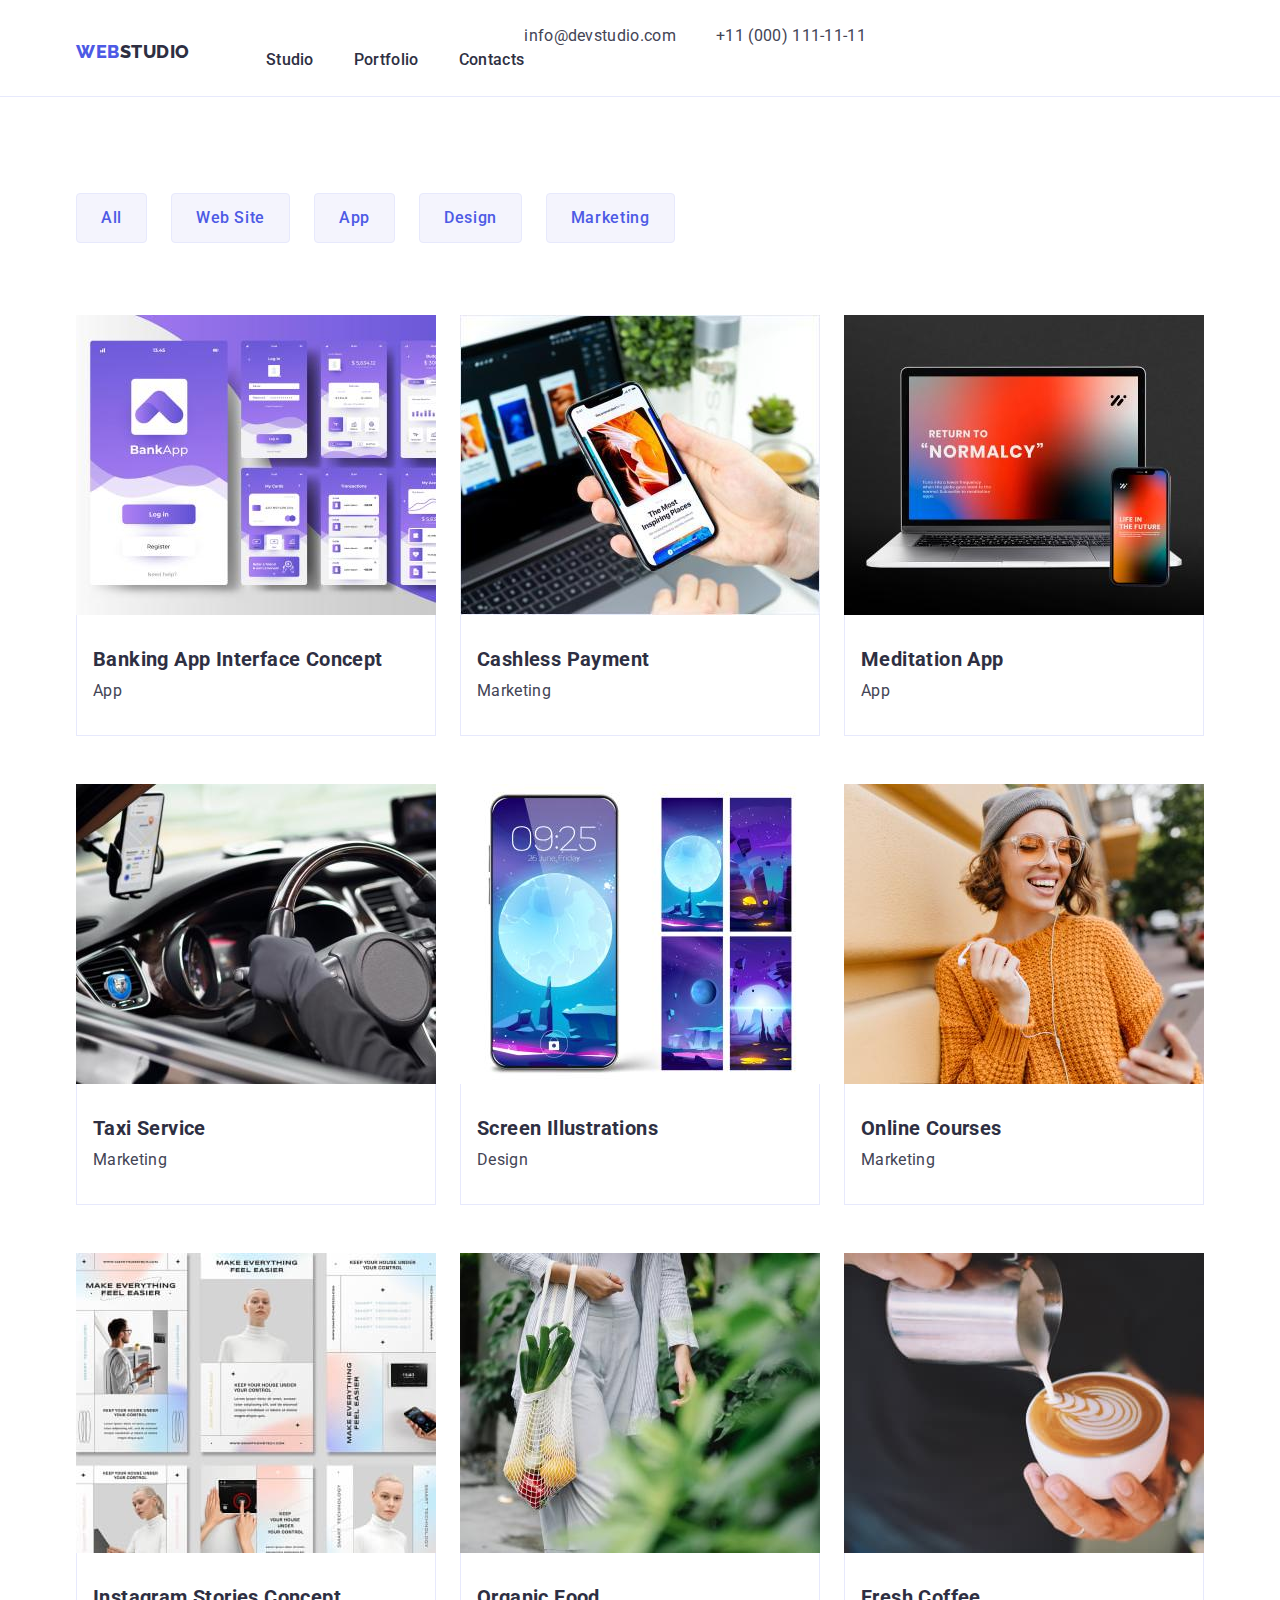
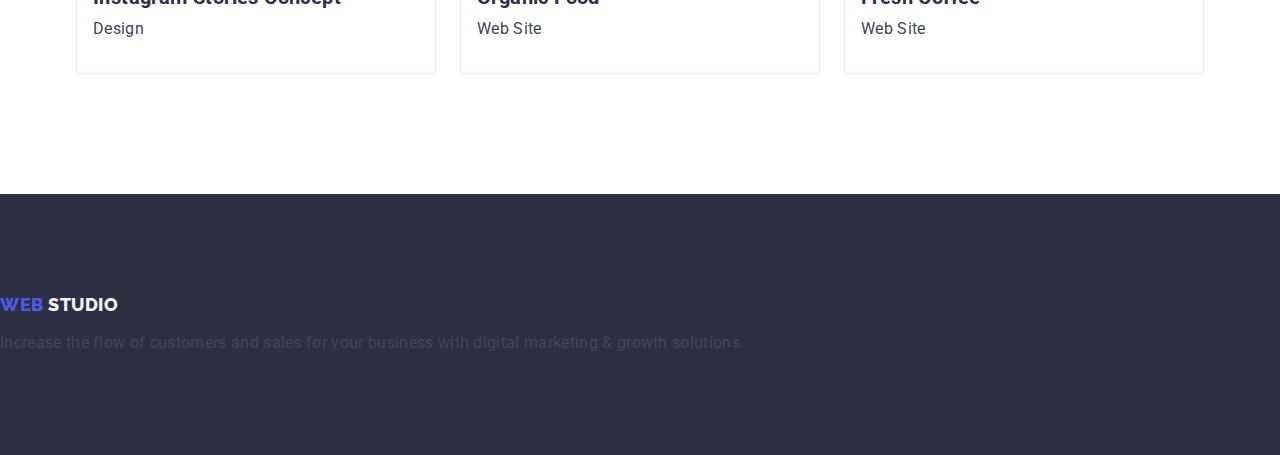
==== portfolio.html @ 22fde476 "Update portfolio.html" ====
<!DOCTYPE html>
<html lang="en">
  <head>
    <meta charset="UTF-8" />
    <meta http-equiv="X-UA-Compatible" content="IE=edge" />
    <meta name="viewport" content="width=device-width, initial-scale=1.0" />
    <title>Portfolio</title>
    <link
      rel="stylesheet"
      href="https://cdnjs.cloudflare.com/ajax/libs/modern-normalize/2.0.0/modern-normalize.min.css"
    />
    <link rel="preconnect" href="https://fonts.googleapis.com" />
    <link rel="preconnect" href="https://fonts.gstatic.com" crossorigin />
    <link
      href="https://fonts.googleapis.com/css2?family=Raleway:wght@400;500;700;800&family=Roboto:wght@400;500;700&display=swap"
      rel="stylesheet"
    />
    <link rel="stylesheet" href="./css/styles.css" />
  </head>
  <body>
    <!-- Шапка сайта -->
    <header class="header">
      <div class="container">
        <nav class="navigat">
          <a class="web link" href="./index.html">
            Web<span class="studio">Studio</span></a
          >
          <ul class="list">
            <li><a class="list-it link" href="./index.html">Studio </a></li>
            <li>
              <a class="list-it link" href="./portfolio.html">Portfolio </a>
            </li>
            <li><a class="list-it link" href="">Contacts </a></li>
          </ul>
        </nav>
        <address class="addss">
          <ul class="list">
            <li>
              <a class="address link" href="mailto:info@devstudio.com"
                >info@devstudio.com
              </a>
            </li>
            <li>
              <a class="address link" href="tel:+110001111111"
                >+11 (000) 111-11-11</a
              >
            </li>
          </ul>
        </address>
      </div>
    </header>
    <!-- Основна частина секція  -->
    <main>
      <section class="port-sec">
        <div class="container">
          <h1 class="visually-hidden">Button List</h1>
          <ul class="buttonns list">
            <li><button class="button-portf" type="button">All</button></li>
            <li>
              <button class="button-portf" type="button">Web Site</button>
            </li>
            <li><button class="button-portf" type="button">App</button></li>
            <li><button class="button-portf" type="button">Design</button></li>
            <li>
              <button class="button-portf" type="button">Marketing</button>
            </li>
          </ul>
        </div>
          <!-- СПИСОК ФОТО -->
          <div class="container">
          <ul class="photo list">
            <li class="photo-li">
              <a class="link" href="">
                <img
                  src="./images/Banking-App-Interface-Concept.jpg"
                  alt="Banking App Interface Concept"
                />
                <div class="photo-a">
                  <h2 class="header-third">Banking App Interface Concept</h2>
                  <p class="third-h">App</p>
                </div></a
              >
            </li>
            <li class="photo-li">
              <a class="link" href="">
                <img
                  src="./images/Cashless-Payment.jpg"
                  alt="Cashless Payment"
                />
                <div class="photo-a">
                  <h2 class="header-third">Cashless Payment</h2>
                  <p class="third-h">Marketing</p>
                </div></a
              >
            </li>
            <li class="photo-li">
              <a class="link" href="">
                <img src="./images/Meditation-App.jpg" alt="Meditation App" />
                <div class="photo-a">
                  <h2 class="header-third">Meditation App</h2>
                  <p class="third-h">App</p>
                </div></a
              >
            </li>
            <li class="photo-li">
              <a class="link" href="">
                <img src="./images/Taxi-Service.jpg" alt="Taxi Service" />
                <div class="photo-a">
                  <h2 class="header-third">Taxi Service</h2>
                  <p class="third-h">Marketing</p>
                </div></a
              >
            </li>
            <li class="photo-li">
              <a class="link" href="">
                <img
                  src="./images/Screen-Illustrations.jpg"
                  alt="Screen Illustrations"
                />
                <div class="photo-a">
                  <h2 class="header-third">Screen Illustrations</h2>
                  <p class="third-h">Design</p>
                </div></a
              >
            </li>
            <li class="photo-li">
              <a class="link" href="">
                <img src="./images/Online-Courses.jpg" alt="Online Courses" />
                <div class="photo-a">
                  <h2 class="header-third">Online Courses</h2>
                  <p class="third-h">Marketing</p>
                </div></a
              >
            </li>
            <li class="photo-li">
              <a class="link" href="">
                <img
                  src="./images/Instagram-Stories-Concept.jpg"
                  alt="Instagram Stories Concept"
                />
                <div class="photo-a">
                  <h2 class="header-third">Instagram Stories Concept</h2>
                  <p class="third-h">Design</p>
                </div></a
              >
            </li>
            <li class="photo-li">
              <a class="link" href="">
                <img src="./images/Organic-Food.jpg" alt="Organic Food" />
                <div class="photo-a">
                  <h2 class="header-third">Organic Food</h2>
                  <p class="third-h">Web Site</p>
                </div></a
              >
            </li>
            <li class="photo-li">
              <a class="link" href="">
                <img src="./images/Fresh-Coffee.jpg" alt="Fresh Coffee" />
                <div class="photo-a">
                  <h2 class="header-third">Fresh Coffee</h2>
                  <p class="third-h">Web Site</p>
                </div></a
              >
            </li>
          </ul>
        </div>
      </section>
    </main>

    <!-- низ сайту -->
    <footer class="bott">
      <a class="web link" href="./index.html"
        >Web <span class="studioi">Studio</span></a
      >
      <p class="boot-p">
        Increase the flow of customers and sales for your business with digital
        marketing & growth solutions.
      </p>
    </footer>
  </body>
</html>
---- css/styles.css ----
/* змінні */

:root {
  --text-color: #434455;
  --backgr-color: #ffffff;
  --t-color--: #4d5ae5;
  --color--: #2e2f42;
  --too-color--: #f4f4fd;
  --next-color--: #404bbf;
  --butt-color--: #e7e9fc;
}
body {
  font-family: "Roboto", sans-serif;
  color: var(--text-color);
  background-color: var(--backgr-color);
}
* {
  box-sizing: border-box;
  list-style: none;
}
h1,
h2,
h3,
h4,
h5,
h6,
p {
  margin: 0;
}
ol,
ul {
  margin: 0;
  padding: 0;
}
img {
  display: block;
}
.container {
  width: 1158px;
  padding-left: 15px;
  padding-right: 15px;
  margin: 0 auto;
  display: flex;
}
/* шапка сайта */
.header {
  padding-top: 24px;
  border-bottom: 1px solid #e7e9fc;
}
.navigat {
  align-items: center;
  display: flex;
}
.link {
  text-decoration: none;
  display: inline-block;
}
.web {
  display: inline-block;
  font-family: "Raleway", sans-serif;
  letter-spacing: 0.03em;
  text-transform: uppercase;
  color: var(--t-color--);
  font-weight: 800;
  text-decoration: none;
  font-size: 18px;
  line-height: 1.17;
  margin-bottom: 16px;
  margin-right: 76px;
}
.studio {
  color: var(--color--);
}
.list {
  list-style: none;
  gap: 40px;
  display: flex;
}
.list-it:hover,
.list-it:focus {
  color: var(--next-color--);
}
.list-it {
  font-weight: 500;
  font-size: 16px;
  line-height: 1.5;
  letter-spacing: 0.02em;
  color: var(--color--);
  padding: 24px 0;
}
.addss {
  font-style: normal;
}
.address:hover,
.address:focus {
  color: #404bbf;
}
.address {
  text-decoration: none;
  font-weight: 400;
  font-size: 16px;
  line-height: 1.5;
  letter-spacing: 0.02em;
  color: var(--text-color);
}

/* кнопка */

.first-sec {
  background-color: var(--color--);
  margin-bottom: 120px;
  padding: 188px 0;
}
.header-first {
  color: var(--backgr-color);
  font-size: 56px;
  line-height: 1.07;
  letter-spacing: 0.02em;
  text-align: center;
  max-width: 496px;
}
.button-first:hover,
.button-first:focus {
  background-color: var(--next-color--);
}
.button-first {
  font-family: inherit;
  background-color: var(--t-color--);
  color: var(--backgr-color);
  font-weight: 500;
  font-size: 16px;
  letter-spacing: 0.04em;
  line-height: 1.5;
  cursor: pointer;
  min-width: 169px;
  height: 56px;
  border: none;
  border-radius: 4px;
}

/* наші принципи */

.second-li {
  padding: 24px 0;
  gap: 24px;
}
.second-sec {
  padding: 120px 0;
}
.li-items {
  flex-basis: calc((100% - 72px) / 4);
  margin-right: 24px;
}
.last {
  margin-right: 0;
}
.header-sec {
  visibility: hidden;
}
.header-third {
  color: var(--color--);
  font-size: 20px;
  line-height: 1.2;
  letter-spacing: 0.02em;
  margin-bottom: 8px;
}
.third-h {
  font-size: 16px;
  line-height: 1.5;
  letter-spacing: 0.02em;
  color: var(--text-color);
}

/* що ми робимо */

.third-sec {
  padding-bottom: 120px;
}
.header-four {
  font-size: 36px;
  line-height: 1.11;
  letter-spacing: 0.02em;
  text-transform: capitalize;
  color: var(--color--);
  text-align: center;
  margin-bottom: 72px;
}
.third {
  gap: 24px;
  width: calc((100% - 48px) / 3);

}
.thidr-li-it {
  width: calc((100% - 48px) / 3);
}
/* наша команда */

.team {
  background-color: var(--too-color--);
  padding: 120px 0;
}
.team-ul {
  gap: 24px;
}
.four-list {
  background-color: var(--backgr-color);
  width: calc((100% - 72px) / 4);
  border-radius: 0px 0px 4px 4px;
}
.name {
  font-size: 20px;
  line-height: 1.2;
  text-align: center;
  letter-spacing: 0.02em;
  color: var(--color--);
  background-color: var(--backgr-color);
  margin-bottom: 8px;
}
.job {
  font-size: 16px;
  line-height: 1.5;
  color: var(--text-color);
  background-color: var(--backgr-color);
  letter-spacing: 0.02em;
  text-align: center;
}
.name-posit {
  padding: 32px 16px;
}

/*  низ*/

.bott {
  background-color: var(--color--);
  padding: 100px 0;
}
.web-bot link {
  display: inline-block;
  margin-bottom: 16px;
}
.boot-p {
  font-weight: 400;
  font-size: 16px;
  line-height: 1.5;
  letter-spacing: 0.02em;
}
.studioi {
  color: var(--too-color--);
}

/* portfolio */
/* основна частина */

.port-sec {
  padding-top: 96px;
  padding-bottom: 120px;
}
.button-portf {
  font-family: inherit;
  font-weight: 500;
  font-size: 16px;
  line-height: 1.5;
  letter-spacing: 0.04em;
  color: var(--t-color--);
  background-color: var(--too-color--);
  cursor: pointer;
}
.photo {
  flex-wrap: wrap;
  column-gap: 24px;
  row-gap: 48px;
}
.photo-li {
  width: calc((100% - 48px) / 3);
}
.photo-a {
  padding: 32px 16px;
  border: 1px solid var(--butt-color--);
  border-top: none;
}
.button-portf:hover,
.button-portf:focus {
  color: var(--backgr-color);
  background-color: var(--next-color--);
  border: 1px solid transparent;
}
.buttonns {
  display: flex;
  justify-content: center;
  gap: 24px;
  margin-bottom: 72px;
}
.button-portf {
  padding: 12px 24px;
  border-radius: 4px;
  border: 1px solid var(--butt-color--);
}
.visually-hidden {
  position: absolute;
  width: 1px;
  height: 1px;
  margin: -1px;
  border: 0;
  padding: 0;
  white-space: nowrap;
  clip-path: inset(100%);
  clip: rect(0 0 0 0);
  overflow: hidden;
}
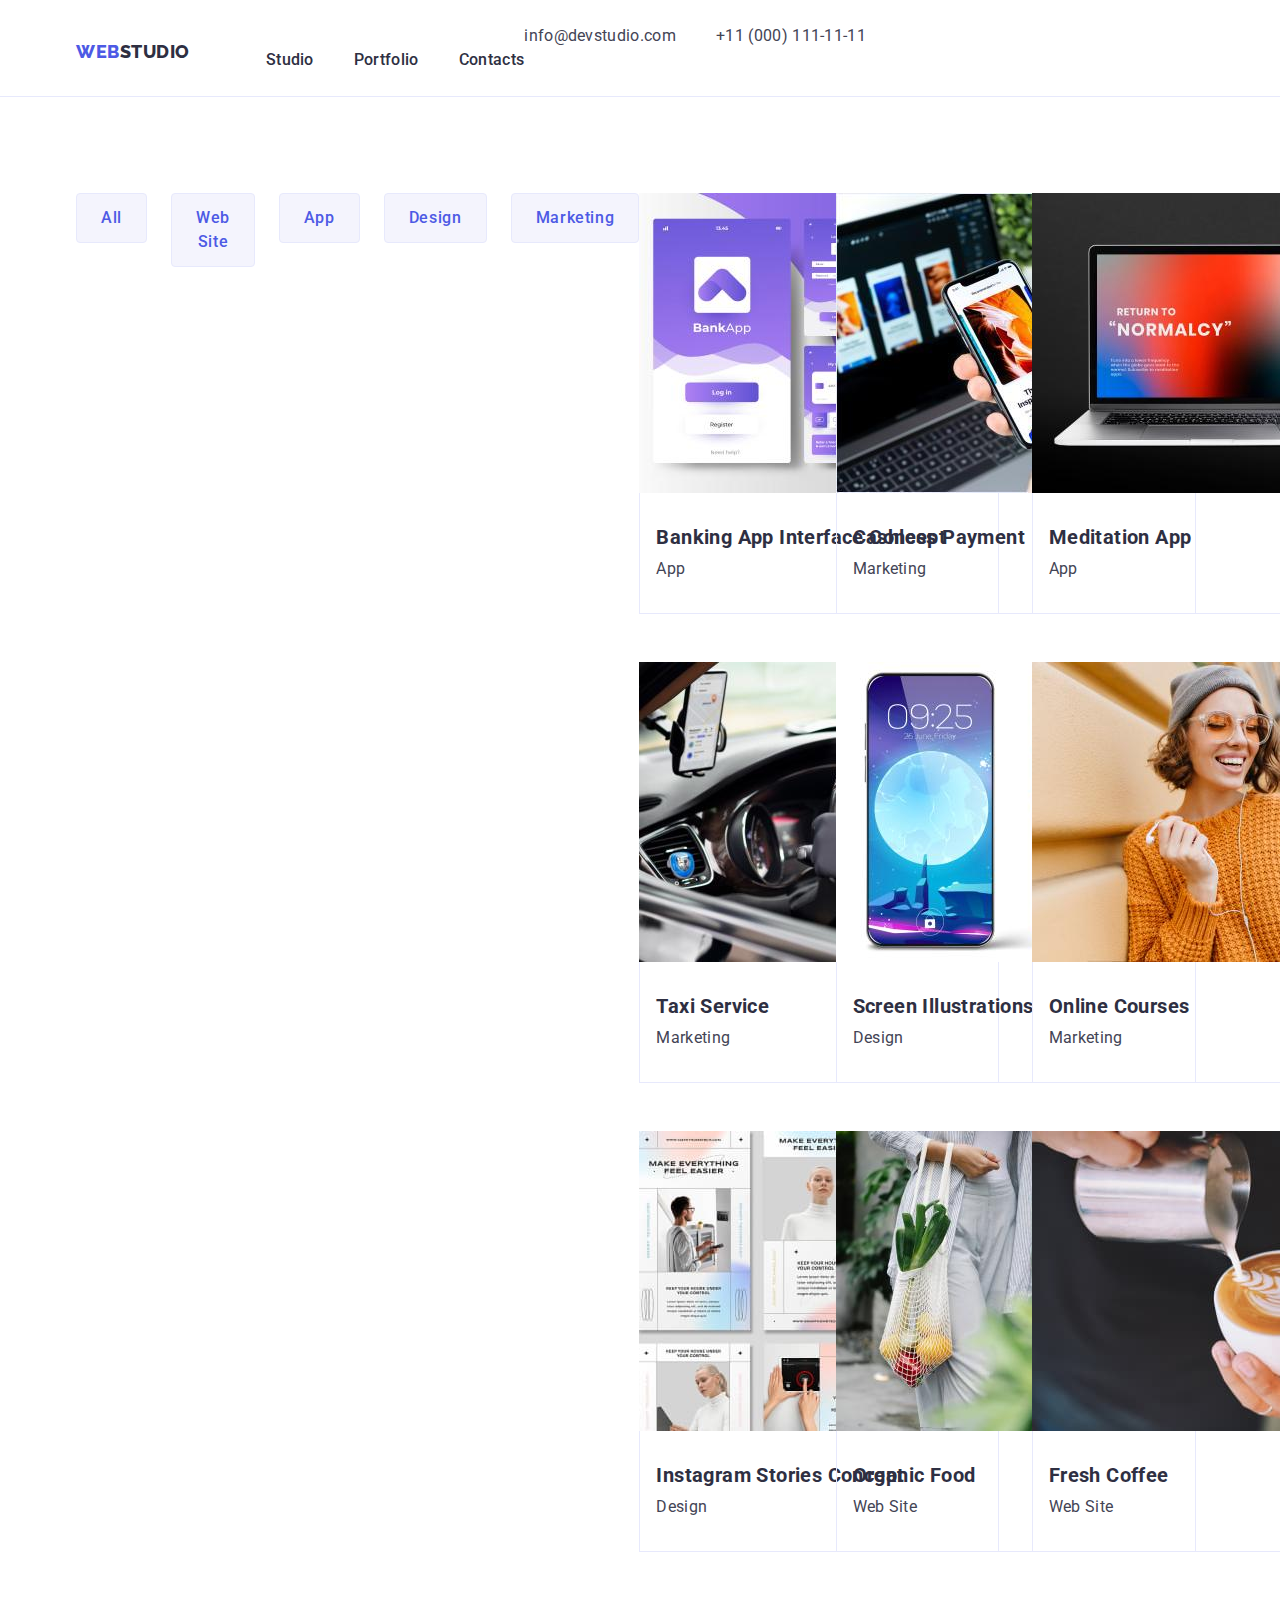
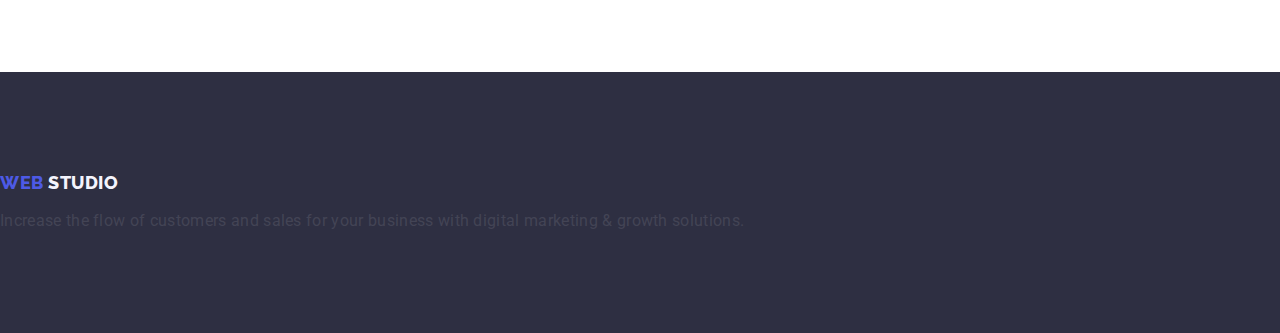
==== commit 50068a91: "next" ====
--- a/portfolio.html
+++ b/portfolio.html
@@ -65,9 +65,9 @@
               <button class="button-portf" type="button">Marketing</button>
             </li>
           </ul>
-        </div>
+        
           <!-- СПИСОК ФОТО -->
-          <div class="container">
+          
           <ul class="photo list">
             <li class="photo-li">
               <a class="link" href="">
--- a/css/styles.css
+++ b/css/styles.css
@@ -188,7 +188,6 @@
 .third {
   gap: 24px;
   width: calc((100% - 48px) / 3);
-
 }
 .thidr-li-it {
   width: calc((100% - 48px) / 3);
@@ -269,6 +268,7 @@
   flex-wrap: wrap;
   column-gap: 24px;
   row-gap: 48px;
+  display: flex;
 }
 .photo-li {
   width: calc((100% - 48px) / 3);
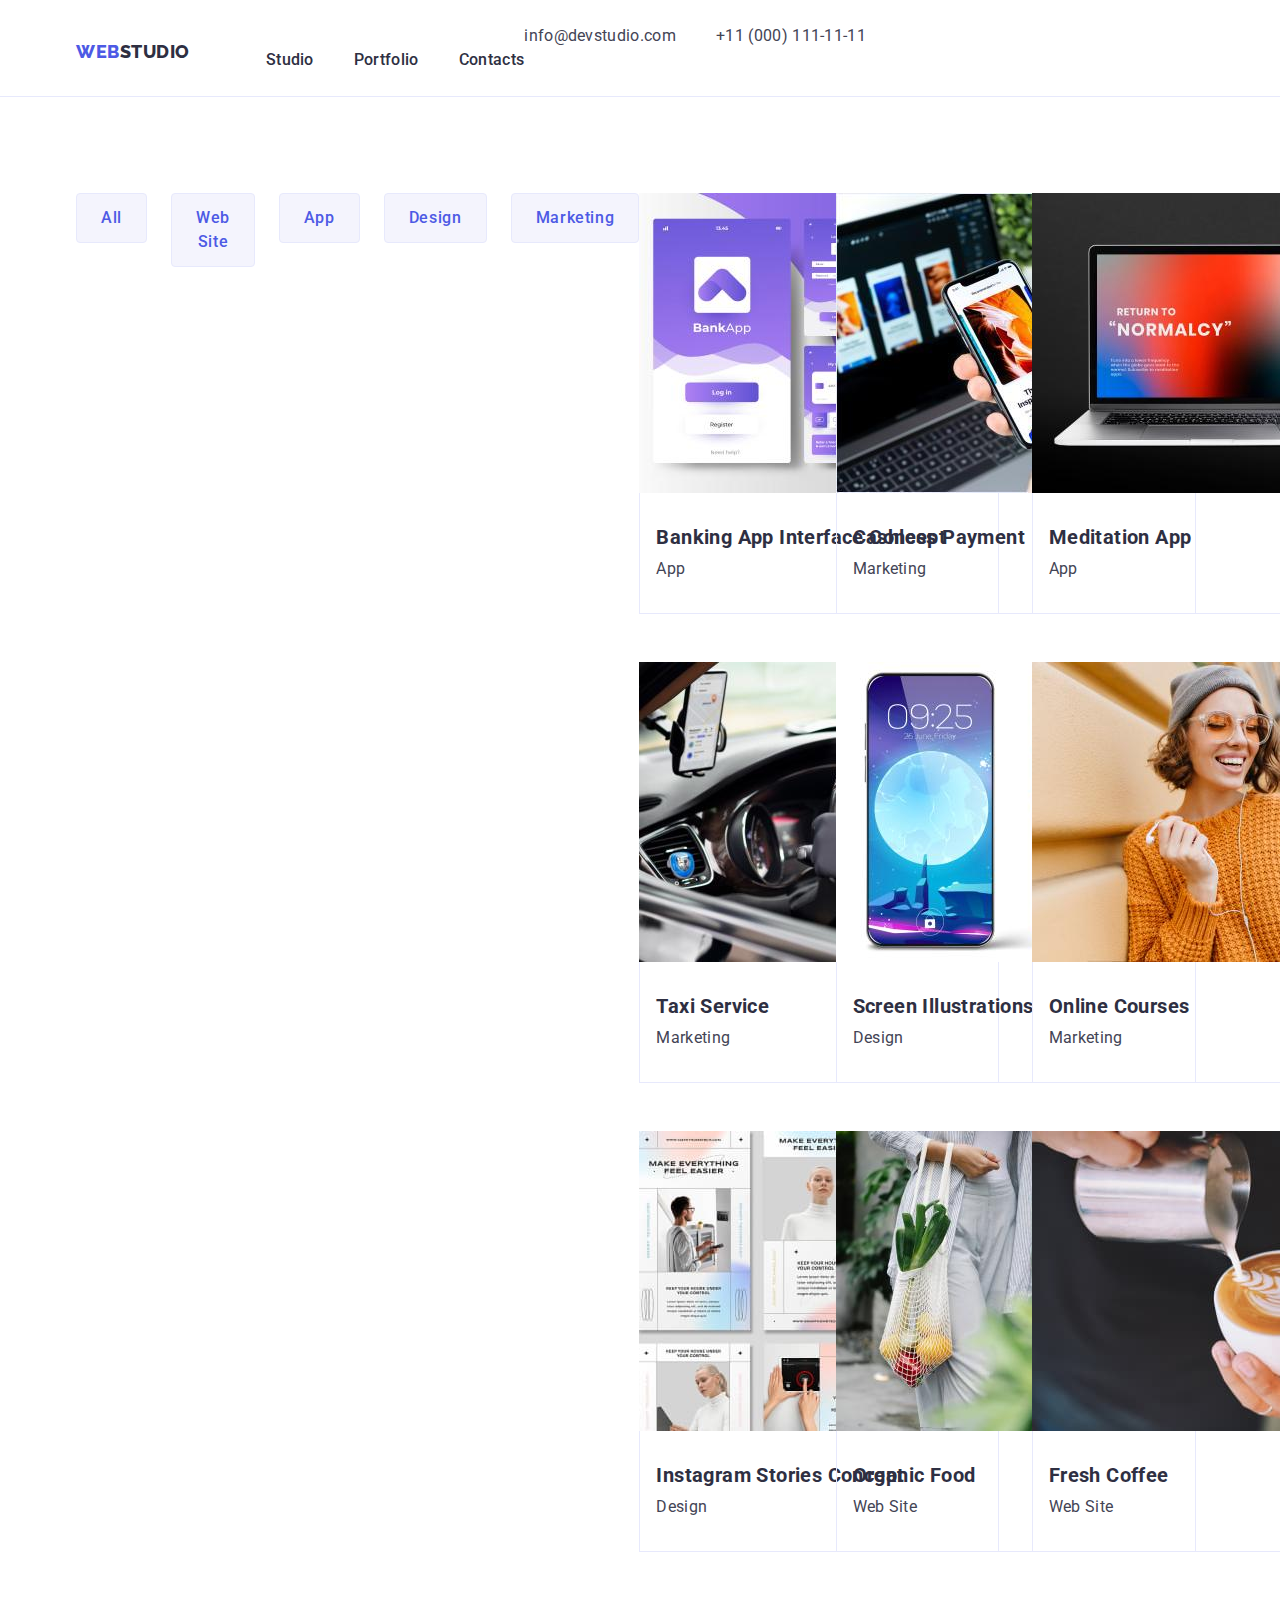
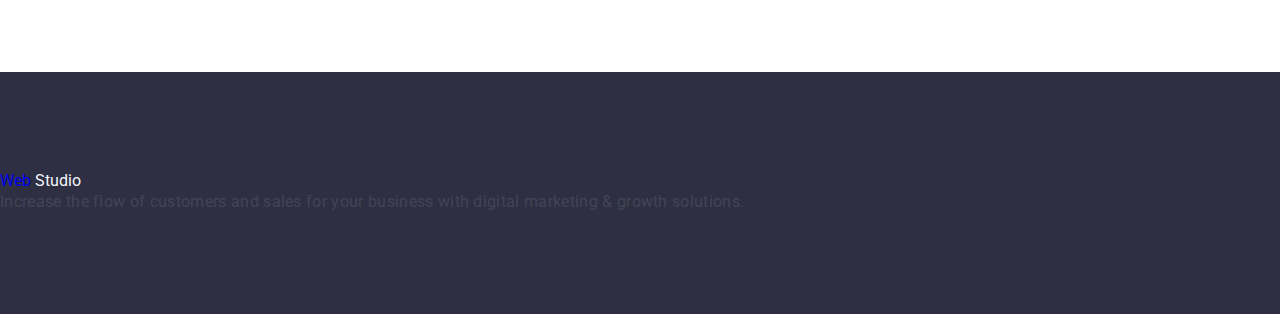
==== commit 4b026933: "Update portfolio.html" ====
--- a/portfolio.html
+++ b/portfolio.html
@@ -169,7 +169,7 @@
 
     <!-- низ сайту -->
     <footer class="bott">
-      <a class="web link" href="./index.html"
+      <a class="web-bott link" href="./index.html"
         >Web <span class="studioi">Studio</span></a
       >
       <p class="boot-p">
--- a/css/styles.css
+++ b/css/styles.css
@@ -148,7 +148,7 @@
   padding: 120px 0;
 }
 .li-items {
-  flex-basis: calc((100% - 72px) / 4);
+  width: calc((100% - 72px) / 4);
   margin-right: 24px;
 }
 .last {
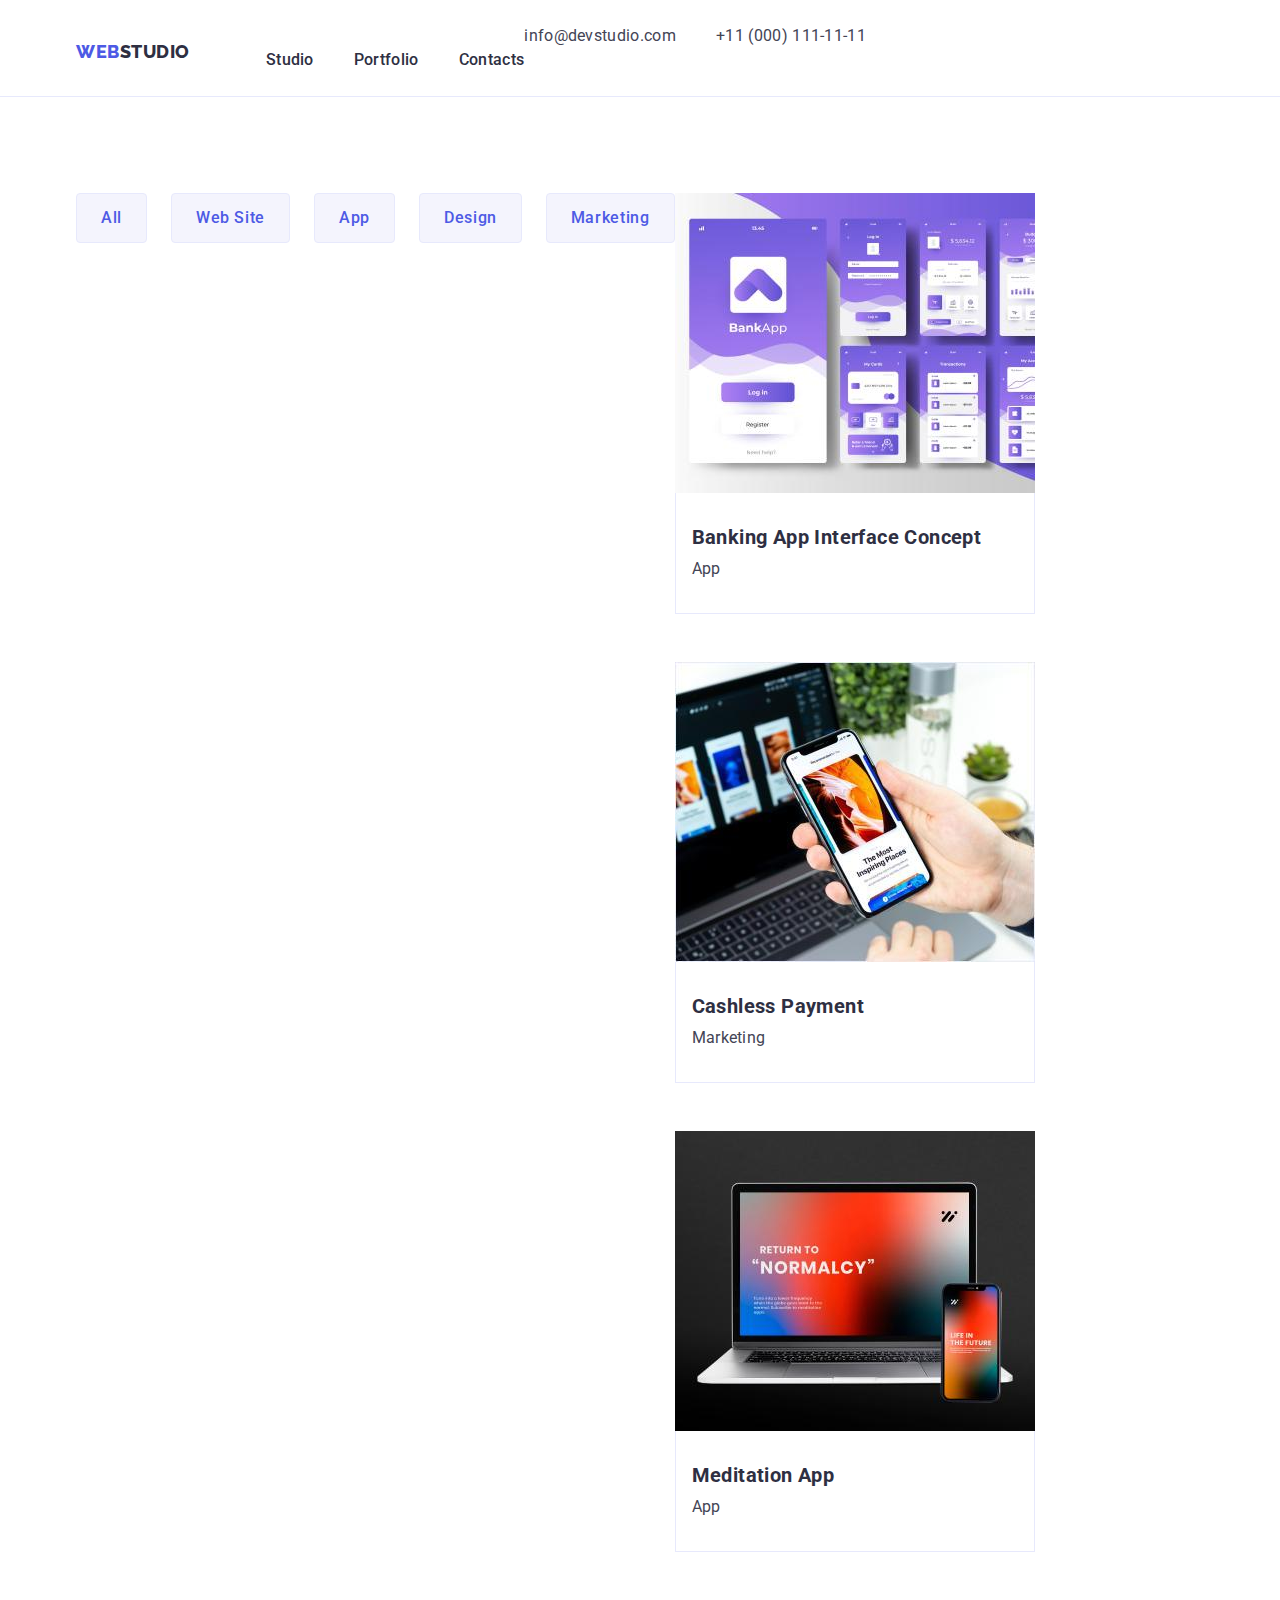
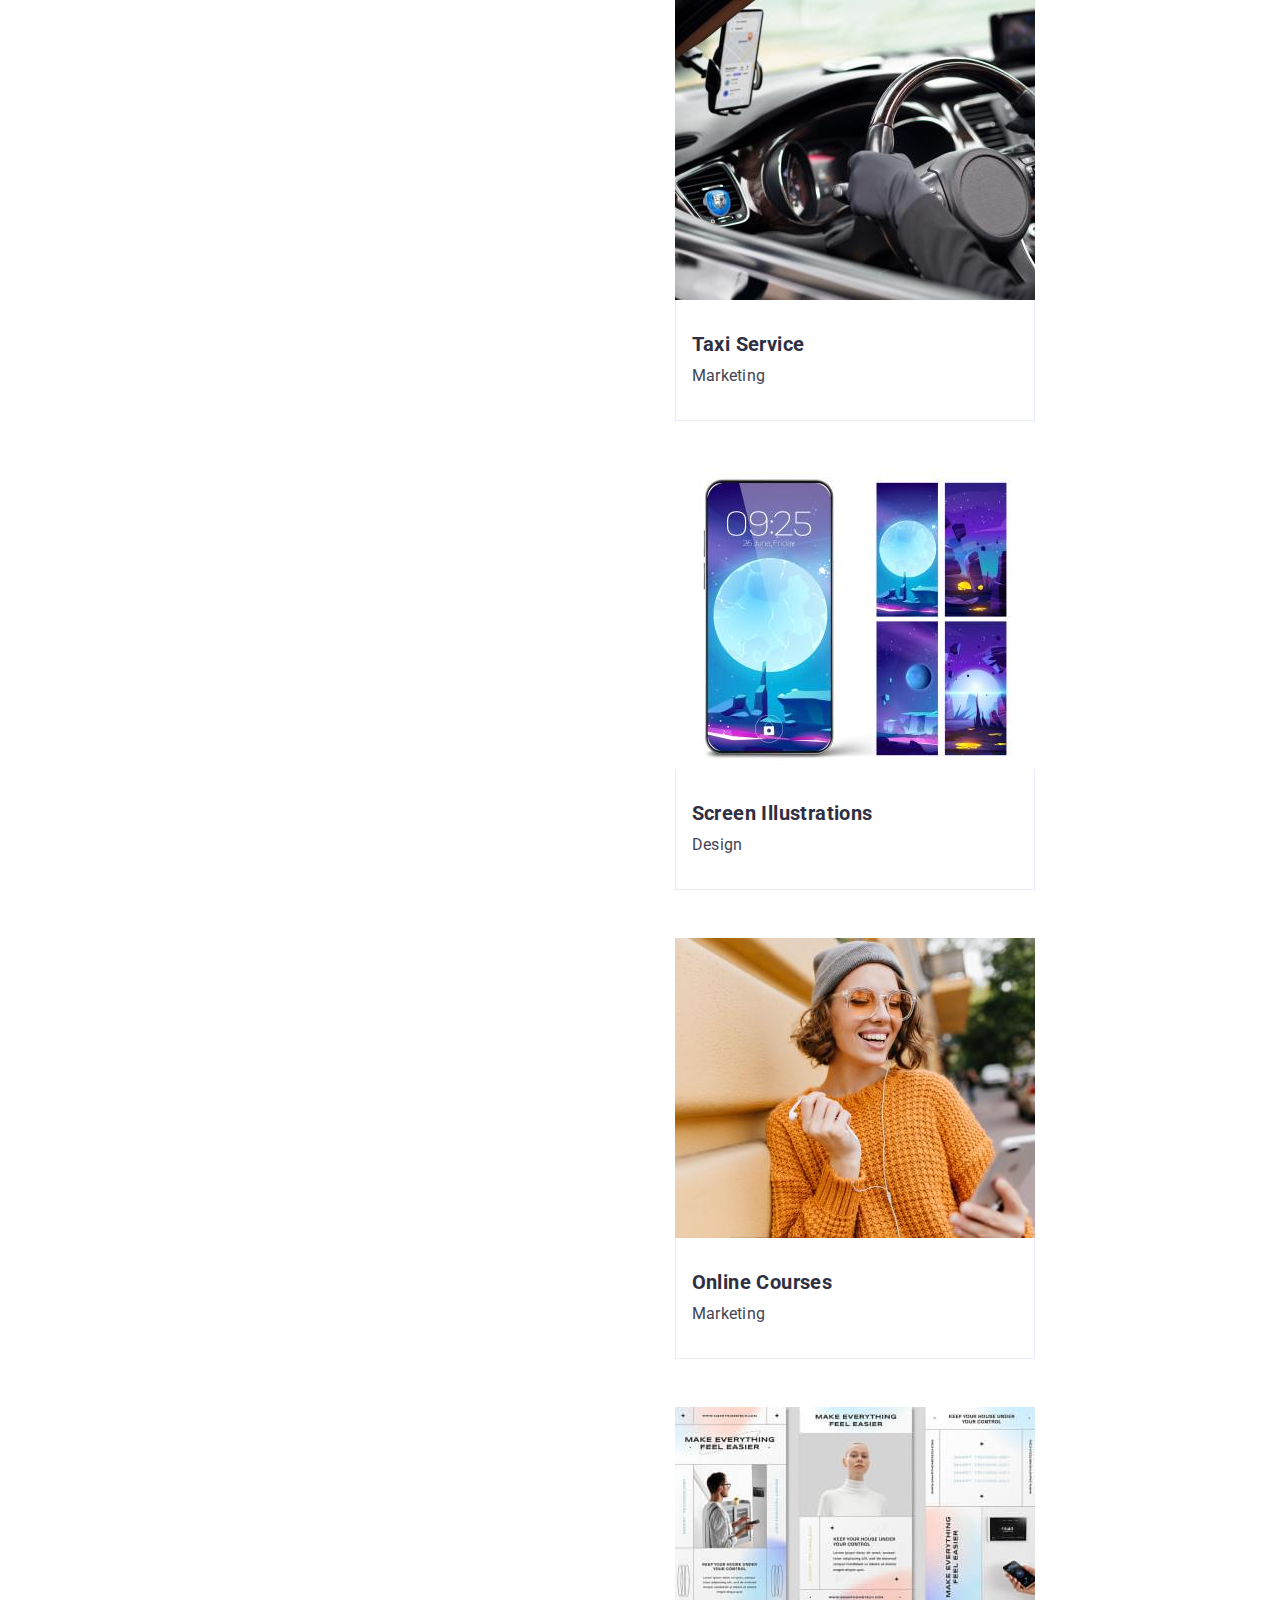
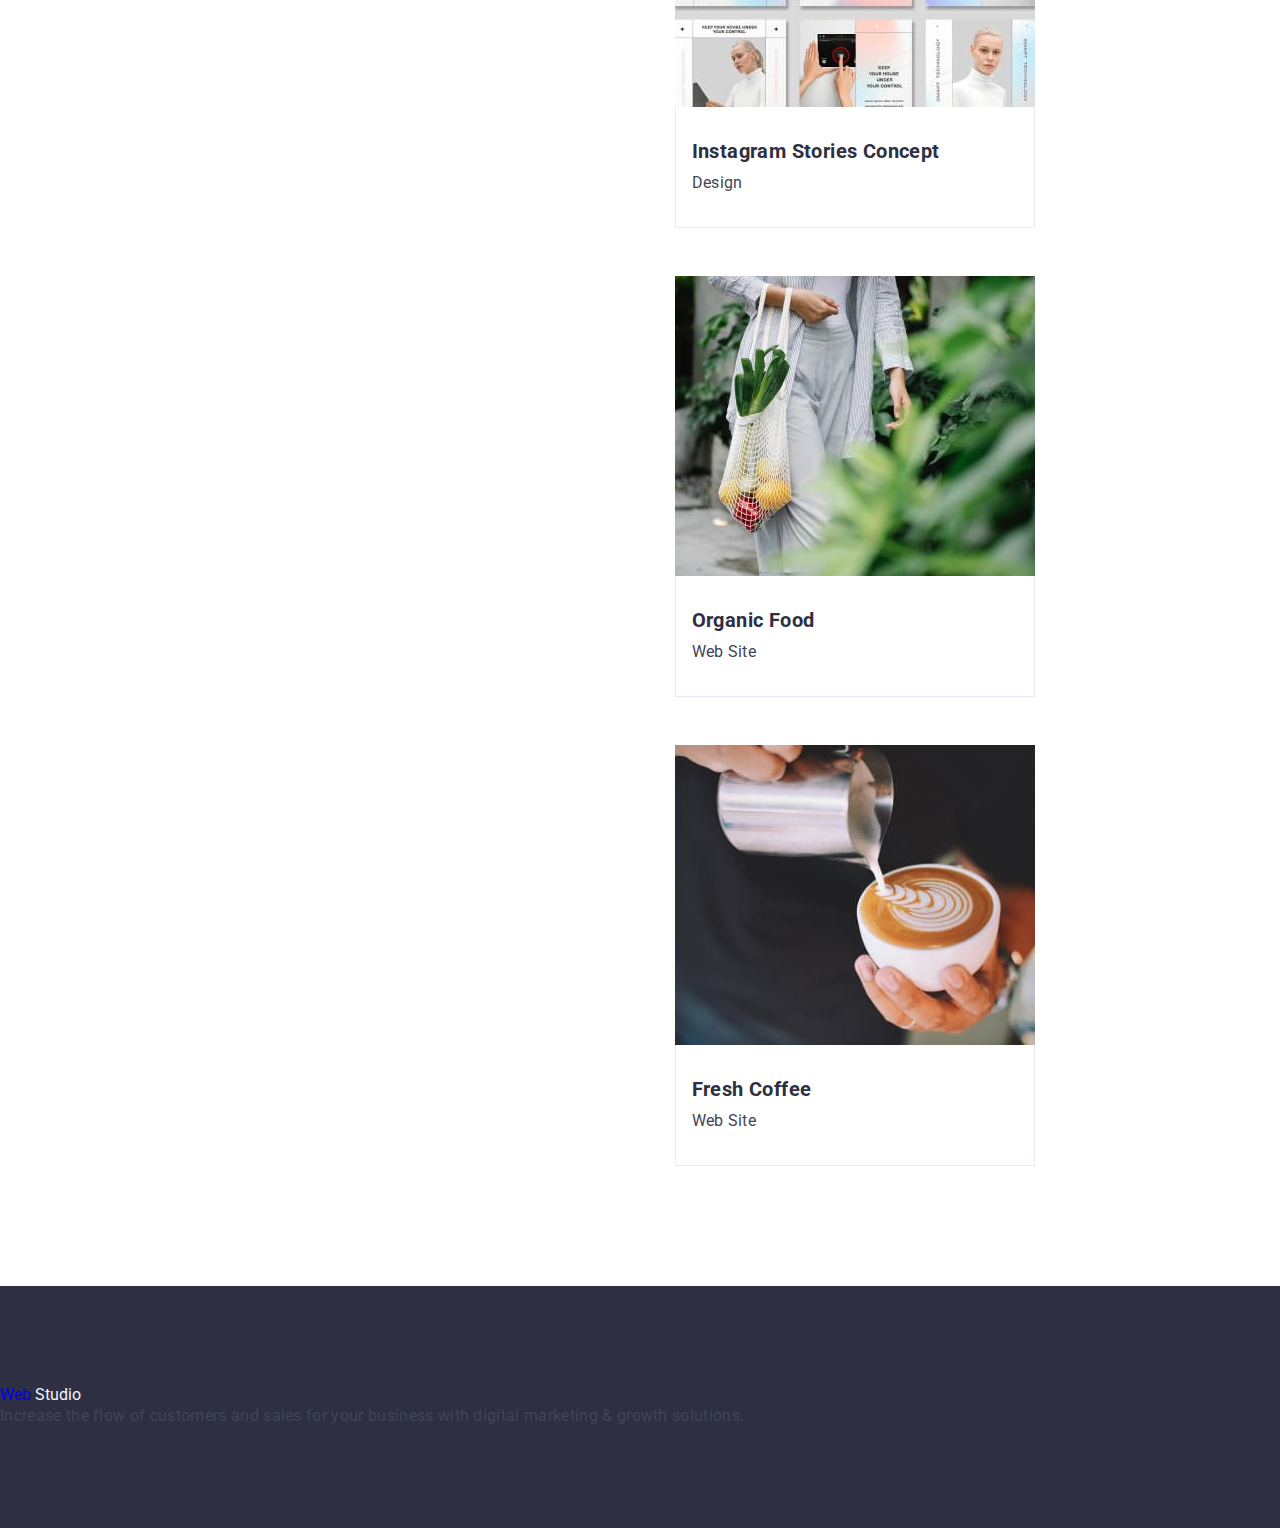
==== commit 224f35a7: "new" ====
--- a/portfolio.html
+++ b/portfolio.html
@@ -65,9 +65,9 @@
               <button class="button-portf" type="button">Marketing</button>
             </li>
           </ul>
-        
+
           <!-- СПИСОК ФОТО -->
-          
+
           <ul class="photo list">
             <li class="photo-li">
               <a class="link" href="">
--- a/css/styles.css
+++ b/css/styles.css
@@ -175,6 +175,7 @@
 
 .third-sec {
   padding-bottom: 120px;
+  display: inline-block;
 }
 .header-four {
   font-size: 36px;
@@ -187,7 +188,6 @@
 }
 .third {
   gap: 24px;
-  width: calc((100% - 48px) / 3);
 }
 .thidr-li-it {
   width: calc((100% - 48px) / 3);
@@ -233,7 +233,7 @@
   background-color: var(--color--);
   padding: 100px 0;
 }
-.web-bot link {
+.webs {
   display: inline-block;
   margin-bottom: 16px;
 }
@@ -269,9 +269,11 @@
   column-gap: 24px;
   row-gap: 48px;
   display: flex;
-}
-.photo-li {
   width: calc((100% - 48px) / 3);
+}
+.photo-li li {
+  width: calc((100% - 48px) / 3);
+  flex-wrap: wrap;
 }
 .photo-a {
   padding: 32px 16px;
@@ -289,6 +291,7 @@
   justify-content: center;
   gap: 24px;
   margin-bottom: 72px;
+  flex-wrap: wrap;
 }
 .button-portf {
   padding: 12px 24px;
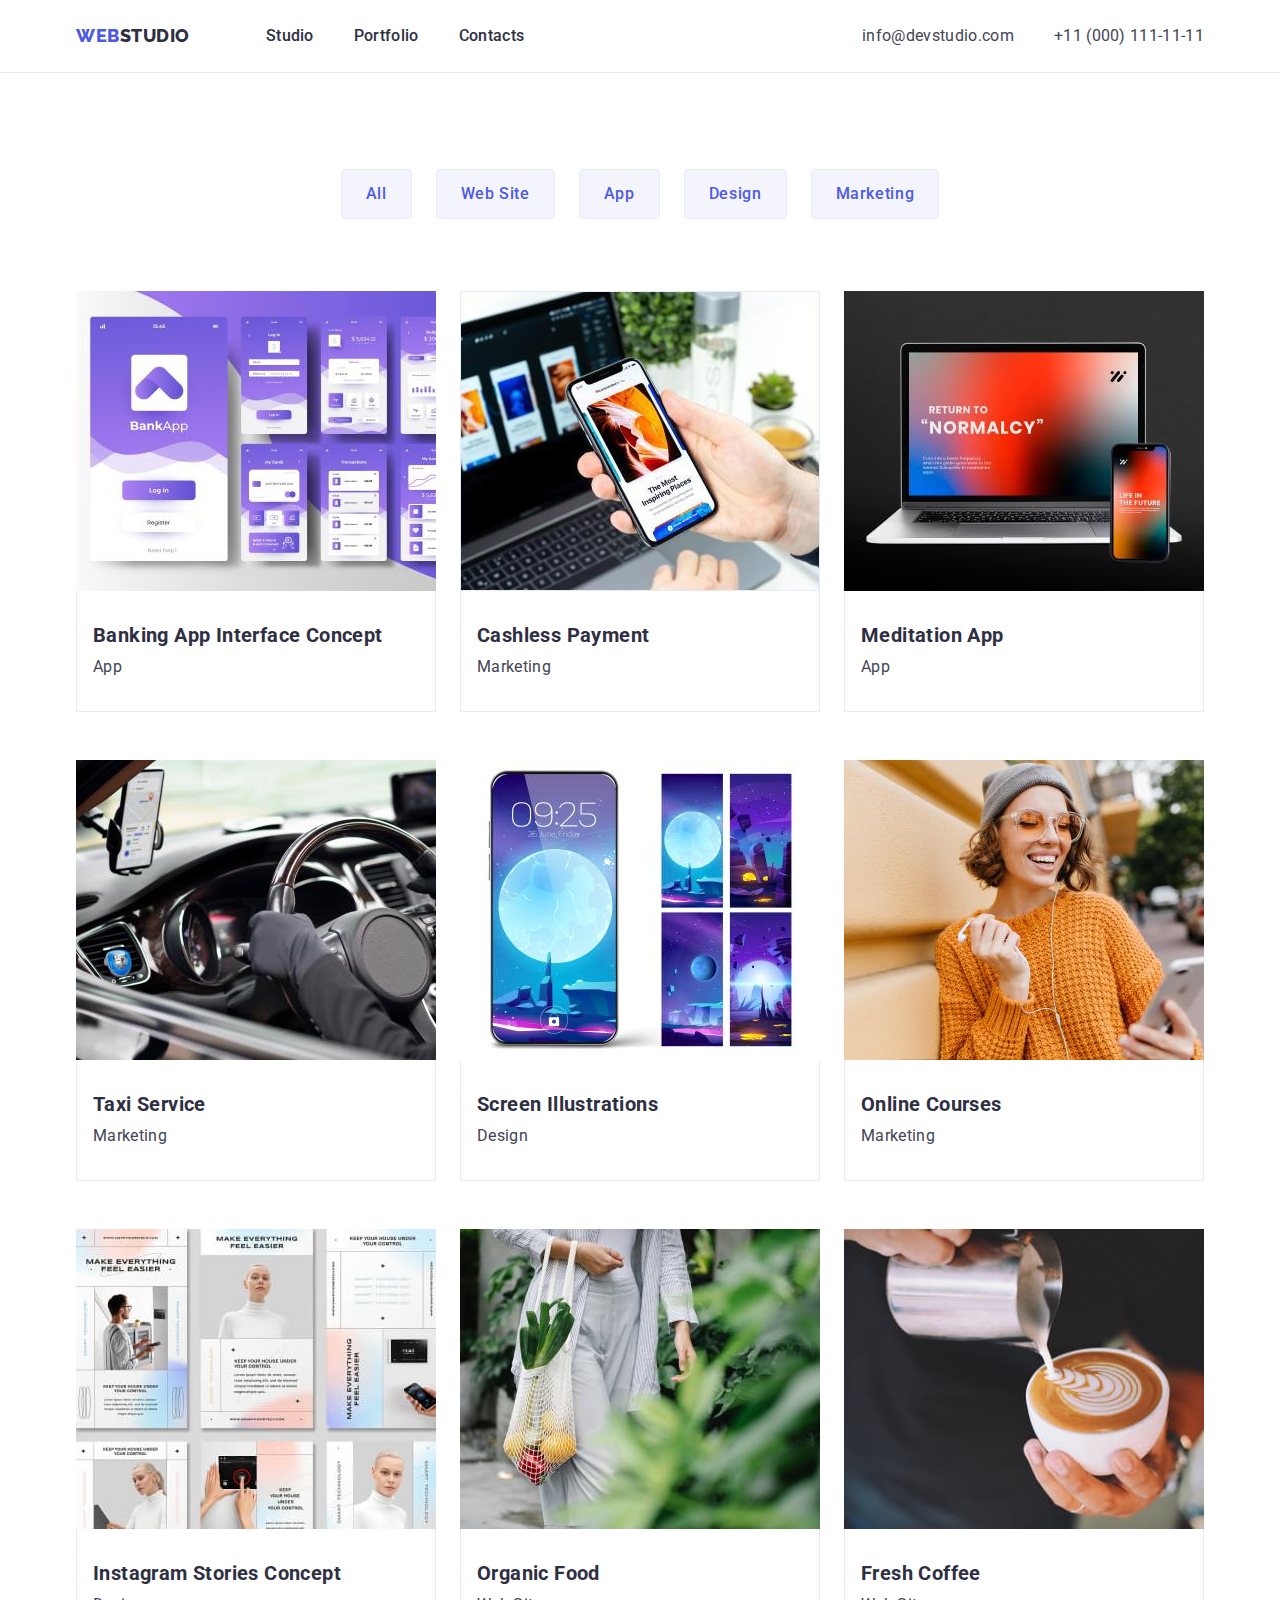
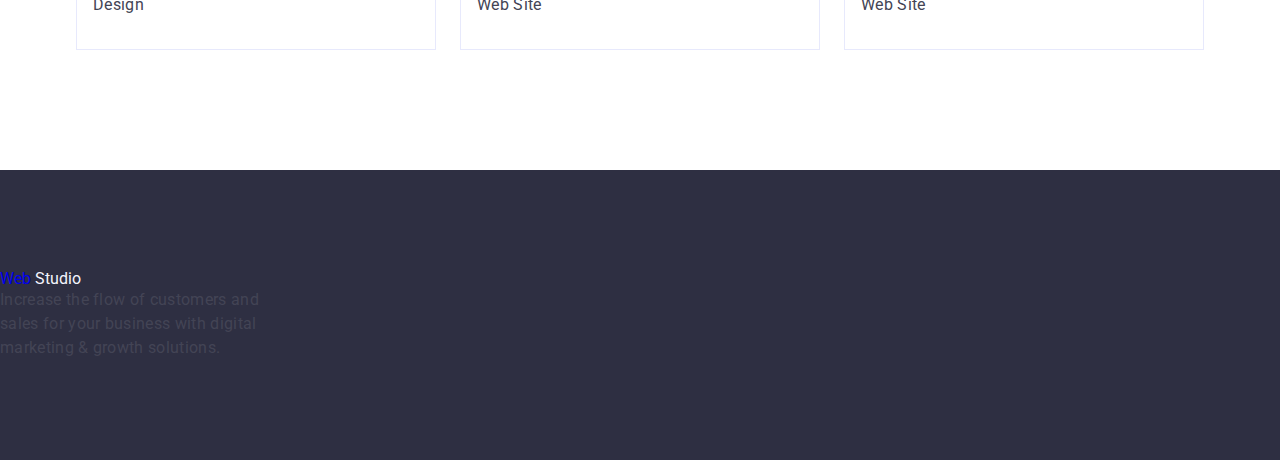
==== commit b8ce170e: "next" ====
--- a/portfolio.html
+++ b/portfolio.html
@@ -52,7 +52,7 @@
     <!-- Основна частина секція  -->
     <main>
       <section class="port-sec">
-        <div class="container">
+        <div class="container portf-cont">
           <h1 class="visually-hidden">Button List</h1>
           <ul class="buttonns list">
             <li><button class="button-portf" type="button">All</button></li>
--- a/css/styles.css
+++ b/css/styles.css
@@ -41,11 +41,14 @@
   padding-right: 15px;
   margin: 0 auto;
   display: flex;
+  align-items: center;
 }
 /* шапка сайта */
 .header {
-  padding-top: 24px;
   border-bottom: 1px solid #e7e9fc;
+}
+.heads {
+  align-items: center;
 }
 .navigat {
   align-items: center;
@@ -57,16 +60,16 @@
 }
 .web {
   display: inline-block;
-  font-family: "Raleway", sans-serif;
   letter-spacing: 0.03em;
   text-transform: uppercase;
   color: var(--t-color--);
+  text-decoration: none;
+  line-height: 1.17;
+  margin-right: 76px;
+  font-family: "Raleway";
+  font-style: normal;
   font-weight: 800;
-  text-decoration: none;
   font-size: 18px;
-  line-height: 1.17;
-  margin-bottom: 16px;
-  margin-right: 76px;
 }
 .studio {
   color: var(--color--);
@@ -90,6 +93,7 @@
 }
 .addss {
   font-style: normal;
+  margin-left: auto;
 }
 .address:hover,
 .address:focus {
@@ -108,8 +112,12 @@
 
 .first-sec {
   background-color: var(--color--);
-  margin-bottom: 120px;
   padding: 188px 0;
+}
+.head-butt {
+  display: flex;
+  flex-direction: column;
+ 
 }
 .header-first {
   color: var(--backgr-color);
@@ -117,7 +125,9 @@
   line-height: 1.07;
   letter-spacing: 0.02em;
   text-align: center;
-  max-width: 496px;
+  margin-left: auto;
+  margin-right: auto;
+  margin-bottom: 48px;
 }
 .button-first:hover,
 .button-first:focus {
@@ -136,12 +146,13 @@
   height: 56px;
   border: none;
   border-radius: 4px;
+  margin-left: auto;
+  margin-right: auto;
 }
 
 /* наші принципи */
 
 .second-li {
-  padding: 24px 0;
   gap: 24px;
 }
 .second-sec {
@@ -149,7 +160,6 @@
 }
 .li-items {
   width: calc((100% - 72px) / 4);
-  margin-right: 24px;
 }
 .last {
   margin-right: 0;
@@ -175,7 +185,11 @@
 
 .third-sec {
   padding-bottom: 120px;
-  display: inline-block;
+ 
+}
+.doing {
+  display: block;
+  flex-direction: column;
 }
 .header-four {
   font-size: 36px;
@@ -188,6 +202,7 @@
 }
 .third {
   gap: 24px;
+  align-items: center;
 }
 .thidr-li-it {
   width: calc((100% - 48px) / 3);
@@ -197,6 +212,9 @@
 .team {
   background-color: var(--too-color--);
   padding: 120px 0;
+}
+.we-team {
+  flex-direction: column;
 }
 .team-ul {
   gap: 24px;
@@ -233,15 +251,25 @@
   background-color: var(--color--);
   padding: 100px 0;
 }
+
+.foot{
+  flex-direction: column;
+  align-items: flex-start;
+}
 .webs {
-  display: inline-block;
+  
+  font-family: "Raleway";
+  font-style: normal;
   margin-bottom: 16px;
+  font-weight: 800;
+  font-size: 18px;
 }
 .boot-p {
   font-weight: 400;
   font-size: 16px;
   line-height: 1.5;
   letter-spacing: 0.02em;
+  max-width: 264px
 }
 .studioi {
   color: var(--too-color--);
@@ -253,6 +281,10 @@
 .port-sec {
   padding-top: 96px;
   padding-bottom: 120px;
+}
+
+.portf-cont {
+  flex-direction: column;
 }
 .button-portf {
   font-family: inherit;
@@ -269,7 +301,6 @@
   column-gap: 24px;
   row-gap: 48px;
   display: flex;
-  width: calc((100% - 48px) / 3);
 }
 .photo-li li {
   width: calc((100% - 48px) / 3);
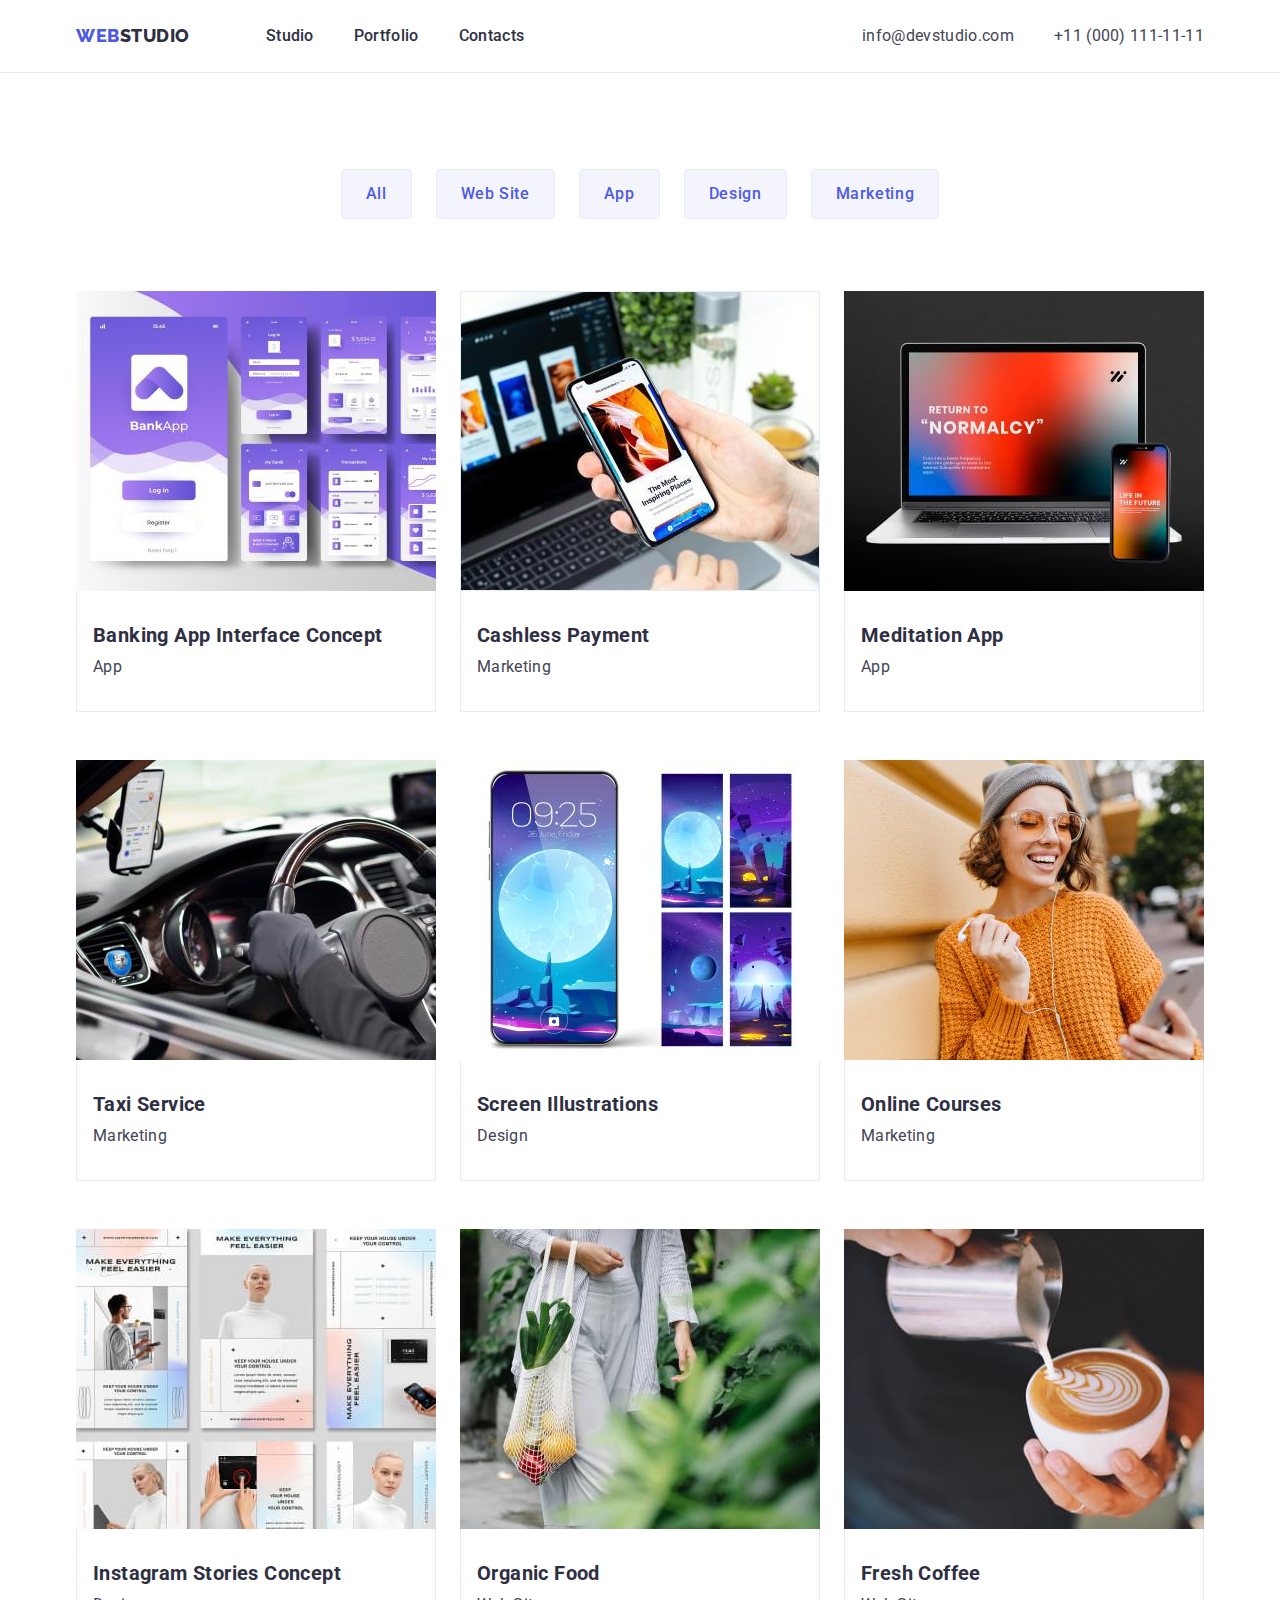
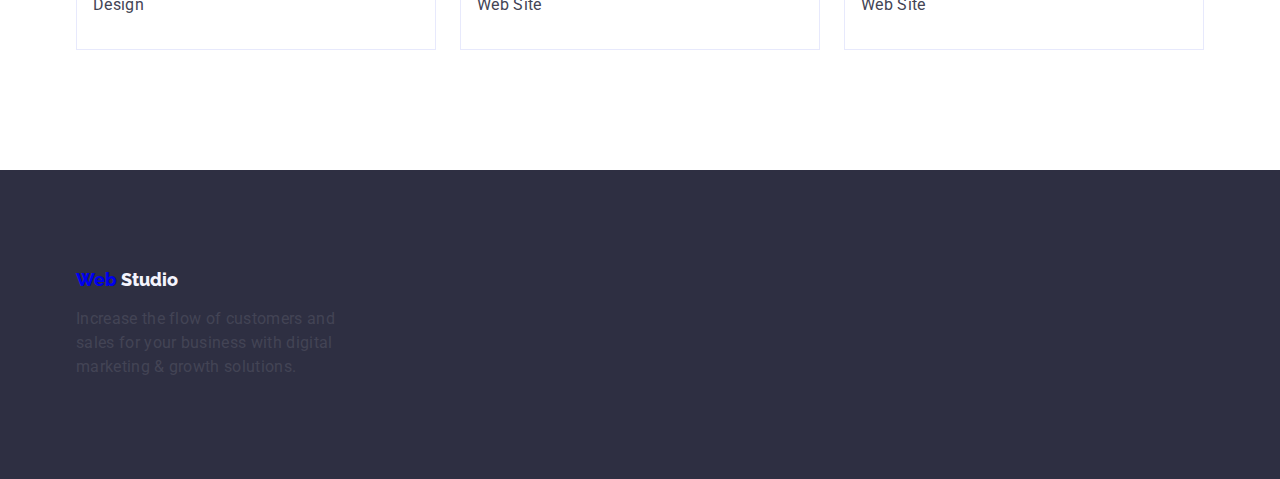
==== commit acae06ee: "last" ====
--- a/portfolio.html
+++ b/portfolio.html
@@ -20,7 +20,7 @@
   <body>
     <!-- Шапка сайта -->
     <header class="header">
-      <div class="container">
+      <div class="container heads">
         <nav class="navigat">
           <a class="web link" href="./index.html">
             Web<span class="studio">Studio</span></a
@@ -169,13 +169,15 @@
 
     <!-- низ сайту -->
     <footer class="bott">
-      <a class="web-bott link" href="./index.html"
+      <div class="container foot">
+      <a class="webs link" href="./index.html"
         >Web <span class="studioi">Studio</span></a
       >
       <p class="boot-p">
         Increase the flow of customers and sales for your business with digital
         marketing & growth solutions.
       </p>
+    </div>
     </footer>
   </body>
 </html>
--- a/css/styles.css
+++ b/css/styles.css
@@ -46,9 +46,12 @@
 /* шапка сайта */
 .header {
   border-bottom: 1px solid #e7e9fc;
+  
 }
 .heads {
   align-items: center;
+  padding-top: 24px;
+  padding-bottom: 24px;
 }
 .navigat {
   align-items: center;
@@ -56,7 +59,6 @@
 }
 .link {
   text-decoration: none;
-  display: inline-block;
 }
 .web {
   display: inline-block;
@@ -117,11 +119,12 @@
 .head-butt {
   display: flex;
   flex-direction: column;
- 
 }
 .header-first {
+  padding: 0 auto;
+  max-width: 496px;
   color: var(--backgr-color);
-  font-size: 56px;
+  font-size: 52px;
   line-height: 1.07;
   letter-spacing: 0.02em;
   text-align: center;
@@ -185,7 +188,6 @@
 
 .third-sec {
   padding-bottom: 120px;
- 
 }
 .doing {
   display: block;
@@ -252,15 +254,15 @@
   padding: 100px 0;
 }
 
-.foot{
+.foot {
   flex-direction: column;
   align-items: flex-start;
 }
 .webs {
-  
+  display: inline-block;
+  margin-bottom: 16px;
   font-family: "Raleway";
   font-style: normal;
-  margin-bottom: 16px;
   font-weight: 800;
   font-size: 18px;
 }
@@ -269,7 +271,7 @@
   font-size: 16px;
   line-height: 1.5;
   letter-spacing: 0.02em;
-  max-width: 264px
+  max-width: 264px;
 }
 .studioi {
   color: var(--too-color--);
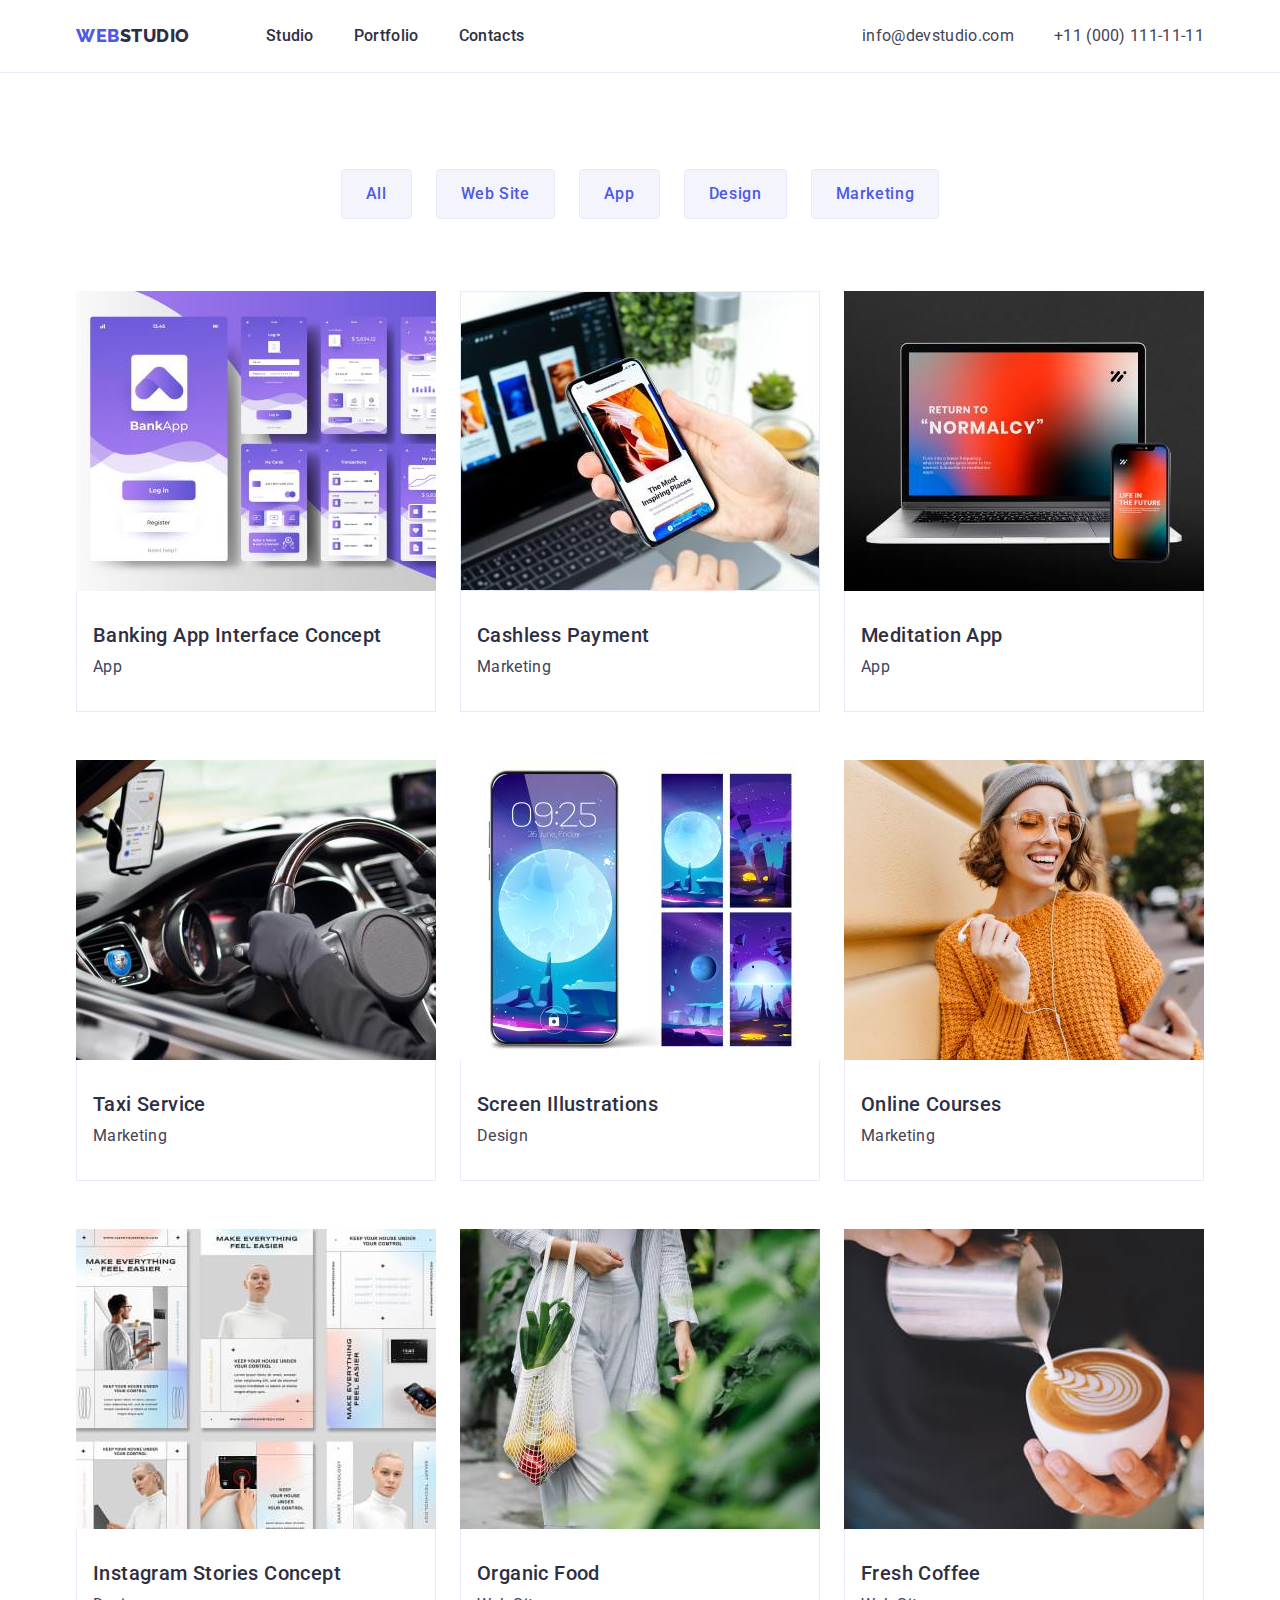
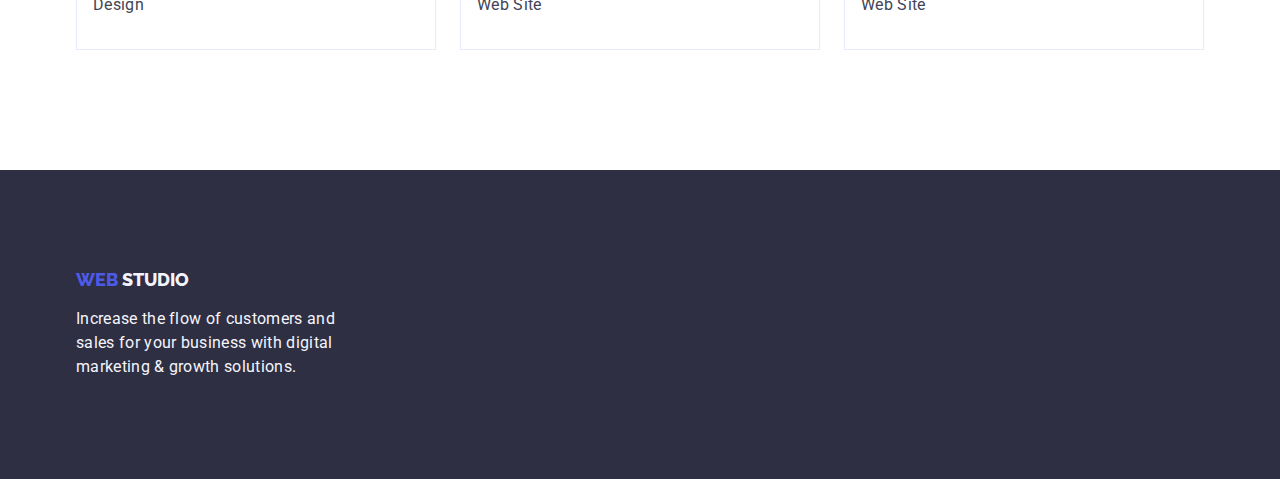
==== commit 9e1b7ac3: "final-check" ====
--- a/portfolio.html
+++ b/portfolio.html
@@ -76,7 +76,7 @@
                   alt="Banking App Interface Concept"
                 />
                 <div class="photo-a">
-                  <h2 class="header-third">Banking App Interface Concept</h2>
+                  <h2 class="header-third-p">Banking App Interface Concept</h2>
                   <p class="third-h">App</p>
                 </div></a
               >
@@ -88,7 +88,7 @@
                   alt="Cashless Payment"
                 />
                 <div class="photo-a">
-                  <h2 class="header-third">Cashless Payment</h2>
+                  <h2 class="header-third-p">Cashless Payment</h2>
                   <p class="third-h">Marketing</p>
                 </div></a
               >
@@ -97,7 +97,7 @@
               <a class="link" href="">
                 <img src="./images/Meditation-App.jpg" alt="Meditation App" />
                 <div class="photo-a">
-                  <h2 class="header-third">Meditation App</h2>
+                  <h2 class="header-third-p">Meditation App</h2>
                   <p class="third-h">App</p>
                 </div></a
               >
@@ -106,7 +106,7 @@
               <a class="link" href="">
                 <img src="./images/Taxi-Service.jpg" alt="Taxi Service" />
                 <div class="photo-a">
-                  <h2 class="header-third">Taxi Service</h2>
+                  <h2 class="header-third-p">Taxi Service</h2>
                   <p class="third-h">Marketing</p>
                 </div></a
               >
@@ -118,7 +118,7 @@
                   alt="Screen Illustrations"
                 />
                 <div class="photo-a">
-                  <h2 class="header-third">Screen Illustrations</h2>
+                  <h2 class="header-third-p">Screen Illustrations</h2>
                   <p class="third-h">Design</p>
                 </div></a
               >
@@ -127,7 +127,7 @@
               <a class="link" href="">
                 <img src="./images/Online-Courses.jpg" alt="Online Courses" />
                 <div class="photo-a">
-                  <h2 class="header-third">Online Courses</h2>
+                  <h2 class="header-third-p">Online Courses</h2>
                   <p class="third-h">Marketing</p>
                 </div></a
               >
@@ -139,7 +139,7 @@
                   alt="Instagram Stories Concept"
                 />
                 <div class="photo-a">
-                  <h2 class="header-third">Instagram Stories Concept</h2>
+                  <h2 class="header-third-p">Instagram Stories Concept</h2>
                   <p class="third-h">Design</p>
                 </div></a
               >
@@ -148,7 +148,7 @@
               <a class="link" href="">
                 <img src="./images/Organic-Food.jpg" alt="Organic Food" />
                 <div class="photo-a">
-                  <h2 class="header-third">Organic Food</h2>
+                  <h2 class="header-third-p">Organic Food</h2>
                   <p class="third-h">Web Site</p>
                 </div></a
               >
@@ -157,7 +157,7 @@
               <a class="link" href="">
                 <img src="./images/Fresh-Coffee.jpg" alt="Fresh Coffee" />
                 <div class="photo-a">
-                  <h2 class="header-third">Fresh Coffee</h2>
+                  <h2 class="header-third-p">Fresh Coffee</h2>
                   <p class="third-h">Web Site</p>
                 </div></a
               >
@@ -170,14 +170,14 @@
     <!-- низ сайту -->
     <footer class="bott">
       <div class="container foot">
-      <a class="webs link" href="./index.html"
-        >Web <span class="studioi">Studio</span></a
-      >
-      <p class="boot-p">
-        Increase the flow of customers and sales for your business with digital
-        marketing & growth solutions.
-      </p>
-    </div>
+        <a class="webs link" href="./index.html"
+          >Web <span class="studioi">Studio</span></a
+        >
+        <p class="boot-p">
+          Increase the flow of customers and sales for your business with
+          digital marketing & growth solutions.
+        </p>
+      </div>
     </footer>
   </body>
 </html>
--- a/css/styles.css
+++ b/css/styles.css
@@ -40,22 +40,19 @@
   padding-left: 15px;
   padding-right: 15px;
   margin: 0 auto;
-  display: flex;
-  align-items: center;
 }
 /* шапка сайта */
 .header {
   border-bottom: 1px solid #e7e9fc;
-  
 }
 .heads {
   align-items: center;
-  padding-top: 24px;
-  padding-bottom: 24px;
+  padding: 0 15px;
+  display: flex;
 }
 .navigat {
+  display: flex;
   align-items: center;
-  display: flex;
 }
 .link {
   text-decoration: none;
@@ -76,6 +73,10 @@
 .studio {
   color: var(--color--);
 }
+.head {
+  gap: 40px;
+  display: flex;
+}
 .list {
   list-style: none;
   gap: 40px;
@@ -86,6 +87,7 @@
   color: var(--next-color--);
 }
 .list-it {
+  display: block;
   font-weight: 500;
   font-size: 16px;
   line-height: 1.5;
@@ -176,6 +178,7 @@
   line-height: 1.2;
   letter-spacing: 0.02em;
   margin-bottom: 8px;
+  font-weight: 500;
 }
 .third-h {
   font-size: 16px;
@@ -234,6 +237,7 @@
   color: var(--color--);
   background-color: var(--backgr-color);
   margin-bottom: 8px;
+  font-weight: 500;
 }
 .job {
   font-size: 16px;
@@ -253,12 +257,13 @@
   background-color: var(--color--);
   padding: 100px 0;
 }
-
 .foot {
   flex-direction: column;
   align-items: flex-start;
 }
 .webs {
+  text-transform: uppercase;
+  color: var(--t-color--);
   display: inline-block;
   margin-bottom: 16px;
   font-family: "Raleway";
@@ -267,6 +272,7 @@
   font-size: 18px;
 }
 .boot-p {
+  color: var(--too-color--);
   font-weight: 400;
   font-size: 16px;
   line-height: 1.5;
@@ -312,6 +318,14 @@
   padding: 32px 16px;
   border: 1px solid var(--butt-color--);
   border-top: none;
+}
+.header-third-p {
+  color: var(--color--);
+  font-size: 20px;
+  line-height: 1.2;
+  letter-spacing: 0.02em;
+  margin-bottom: 8px;
+  font-weight: 500;
 }
 .button-portf:hover,
 .button-portf:focus {
